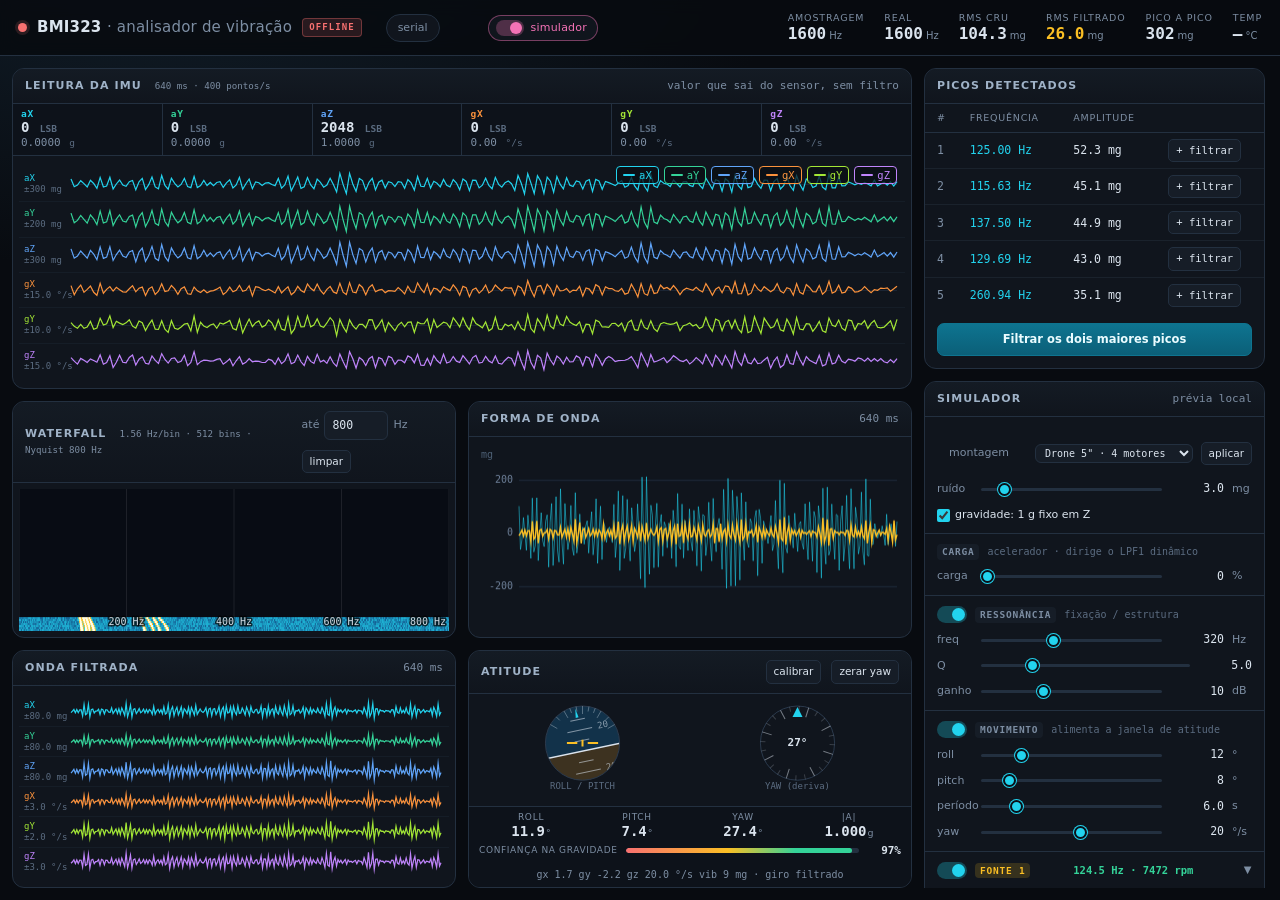
==== data/index.html @ 2c05b781 "Janela de leitura no cursor do gráfico de tendência A linha do instante dizia onde, mas não o quê. A" ====
<!DOCTYPE html>
<html lang="pt-BR">
<head>
<meta charset="utf-8">
<meta name="viewport" content="width=device-width,initial-scale=1">
<title>BMI323 · Analisador de Vibração</title>
<meta name="theme-color" content="#080b10">
<!-- Espectro com um pico dominante, embutido como data URI: sem arquivo extra
     no LittleFS e sem uma segunda requisicao para a placa servir. -->
<link rel="icon" href="data:image/svg+xml,<svg%20xmlns=%22http://www.w3.org/2000/svg%22%20viewBox=%220%200%2016%2016%22><rect%20width=%2216%22%20height=%2216%22%20rx=%223.5%22%20fill=%22%230d121a%22/><g%20fill=%22%2322d3ee%22><rect%20x=%222.2%22%20y=%229.2%22%20width=%222.1%22%20height=%224.8%22%20rx=%22.7%22/><rect%20x=%225.4%22%20y=%227%22%20width=%222.1%22%20height=%227%22%20rx=%22.7%22/><rect%20x=%2211.7%22%20y=%228%22%20width=%222.1%22%20height=%226%22%20rx=%22.7%22/></g><rect%20x=%228.6%22%20y=%222%22%20width=%222.1%22%20height=%2212%22%20rx=%22.7%22%20fill=%22%23fbbf24%22/></svg>">
<link rel="stylesheet" href="style.css?v=12">
</head>
<body>

<header class="bar">
  <div class="brand">
    <span class="dot" id="link-dot"></span>
    <h1>BMI323 <span>· analisador de vibração</span></h1>
    <span class="mode" id="mode-badge" hidden></span>
  </div>

  <button class="topbtn" id="bt-serial"
          title="lê a placa pela USB, sem depender da rede (Chrome/Edge, via localhost)">serial</button>
  <span class="topmsg" id="serial-msg"></span>

  <label class="topsw" id="sim-toggle" title="troca o sensor por vibração sintética">
    <input type="checkbox" id="sim-on"><span></span><em>simulador</em>
  </label>
  <div class="metrics">
    <div class="metric"><label>amostragem</label><b id="m-fs">—</b><i>Hz</i></div>
    <div class="metric"><label>real</label><b id="m-meas">—</b><i>Hz</i></div>
    <div class="metric"><label>RMS cru</label><b id="m-rms">—</b><i>mg</i></div>
    <div class="metric hl"><label>RMS filtrado</label><b id="m-rmsf">—</b><i>mg</i></div>
    <div class="metric"><label>pico a pico</label><b id="m-pkpk">—</b><i>mg</i></div>
    <div class="metric"><label>temp</label><b id="m-temp">—</b><i>°C</i></div>
  </div>
</header>

<main>
  <section class="charts">

    <div class="logbar" id="logbar" hidden>
      <span class="tag alt">LOG</span>
      <span class="lgname" id="log-name">—</span>
      <input type="range" id="log-pos" min="0" max="0" step="1" value="0"
             aria-label="instante do log">
      <output class="lgt" id="log-t">—</output>
      <button class="mini" id="bt-log-close">voltar ao vivo</button>
      <span class="lghint">arraste no gráfico, ou ← →</span>
    </div>

    <div class="panel">
      <div class="panel-head">
        <h2 id="raw-title">Leitura da IMU <small id="raw-span"></small></h2>
        <div class="tools"><span class="hint" id="raw-hint">valor que sai do sensor, sem filtro</span></div>
      </div>
      <div class="axes" id="axes-row"></div>
      <div class="canvas-wrap"><canvas id="cv-raw"></canvas>
        <div class="legend" id="legend"></div>
      </div>
    </div>

    <div class="row2">
      <div class="panel">
        <div class="panel-head"><h2>Waterfall <small id="res-note"></small></h2>
          <div class="tools">
            <label class="inline">até <input type="number" id="in-fmax" min="10" step="10" value="800"> Hz</label>
            <button class="mini" id="bt-wf-clear">limpar</button>
          </div>
        </div>
        <div class="canvas-wrap"><canvas id="cv-wf"></canvas></div>
      </div>

      <div class="panel">
        <div class="panel-head"><h2>Forma de onda</h2>
          <div class="tools"><span class="hint" id="scope-span"></span></div>
        </div>
        <div class="canvas-wrap"><canvas id="cv-scope"></canvas></div>
      </div>

    </div>

    <div class="row2">
      <div class="panel" id="p-fscope">
        <div class="panel-head"><h2>Onda filtrada</h2>
          <div class="tools"><span class="hint" id="fscope-span"></span></div>
        </div>
        <div class="canvas-wrap"><canvas id="cv-fscope"></canvas></div>
      </div>

      <div class="panel" id="p-att">
        <div class="panel-head"><h2>Atitude</h2>
          <div class="tools">
            <button class="mini" id="bt-att-cal" title="deixe parado durante 1 s">calibrar</button>
            <button class="mini" id="bt-att-zero">zerar yaw</button>
          </div>
        </div>
        <div class="canvas-wrap"><canvas id="cv-att"></canvas></div>
        <div class="att-read">
          <div><label>roll</label><b id="a-roll">—</b><i>°</i></div>
          <div><label>pitch</label><b id="a-pitch">—</b><i>°</i></div>
          <div><label>yaw</label><b id="a-yaw">—</b><i>°</i></div>
          <div><label>|a|</label><b id="a-g">—</b><i>g</i></div>
        </div>
        <div class="trust-row">
          <label>confiança na gravidade</label>
          <div class="tbar"><span id="a-trustbar"></span></div>
          <b id="a-trust">—</b>
        </div>
        <div class="att-rates" id="a-rates">—</div>
      </div>
    </div>

  </section>

  <aside class="side">

    <div class="panel" id="p-peaks">
      <div class="panel-head"><h2>Picos detectados</h2></div>
      <div class="peaks-wrap">
        <table class="peaks">
          <thead><tr><th>#</th><th>frequência</th><th>amplitude</th><th></th></tr></thead>
          <tbody id="peak-rows"><tr class="empty"><td colspan="4">aguardando sinal…</td></tr></tbody>
        </table>
      </div>
      <button class="wide primary" id="bt-auto">Filtrar os dois maiores picos</button>
    </div>

    <div class="panel" id="p-sim">
      <div class="panel-head"><h2>Simulador</h2>
        <div class="tools">
          <span class="hint" id="sim-note"></span>
        </div>
      </div>

      <div class="fgroup">
        <div class="ctl"><span class="wide">montagem</span>
          <select class="tsel grow" id="sim-preset">
            <option value="drone5">Drone 5" · 4 motores</option>
            <option value="drone7">Drone 7" · 4 motores</option>
            <option value="motor4p">Motor elétrico · 4 polos / 60 Hz</option>
            <option value="fan">Ventilador axial · 5 pás</option>
            <option value="pump">Bomba / compressor</option>
            <option value="unbal">Desbalanceamento simples</option>
            <option value="sweep">Varredura · motor acelerando</option>
            <option value="custom">Personalizado</option>
          </select>
          <button class="mini" id="sim-apply">aplicar</button>
        </div>
        <div class="ctl"><span>ruído</span><input type="range" id="sim-noise" min="0" max="30" step="0.5"><output id="o-simnoise"></output><i>mg</i></div>
        <label class="chk pad"><input type="checkbox" id="sim-grav"><span>gravidade: 1 g fixo em Z</span></label>
      </div>

      <div class="fgroup" id="g-load">
        <div class="nlabel"><span class="tag">CARGA</span><em>acelerador · dirige o LPF1 dinâmico</em></div>
        <div class="ctl"><span>carga</span><input type="range" id="f-load" min="0" max="100" step="1"><output id="o-load"></output><i>%</i></div>
      </div>

      <div class="fgroup" id="g-simres">
        <label class="sw nlabel"><input type="checkbox" id="sim-reson"><span></span>
          <span class="tag">RESSONÂNCIA</span><em>fixação / estrutura</em></label>
        <div class="ctl"><span>freq</span><input type="range" id="sim-resf" min="10" max="800" step="5"><output id="o-simresf"></output><i>Hz</i></div>
        <div class="ctl"><span>Q</span><input type="range" id="sim-resq" min="0.5" max="20" step="0.5"><output id="o-simresq"></output></div>
        <div class="ctl"><span>ganho</span><input type="range" id="sim-resg" min="0" max="30" step="1"><output id="o-simresg"></output><i>dB</i></div>
      </div>

      <div class="fgroup" id="g-simatt">
        <label class="sw nlabel"><input type="checkbox" id="sim-att"><span></span>
          <span class="tag">MOVIMENTO</span><em>alimenta a janela de atitude</em></label>
        <div class="ctl"><span>roll</span><input type="range" id="sim-roll" min="0" max="60" step="1"><output id="o-simroll"></output><i>°</i></div>
        <div class="ctl"><span>pitch</span><input type="range" id="sim-pitch" min="0" max="60" step="1"><output id="o-simpitch"></output><i>°</i></div>
        <div class="ctl"><span>período</span><input type="range" id="sim-attp" min="1" max="30" step="0.5"><output id="o-simattp"></output><i>s</i></div>
        <div class="ctl"><span>yaw</span><input type="range" id="sim-yaw" min="-180" max="180" step="5"><output id="o-simyaw"></output><i>°/s</i></div>
      </div>

      <div id="sim-sources"></div>
    </div>

    <div class="panel" id="p-filters">
      <div class="panel-head"><h2>Filtros <small>cadeia Betaflight</small></h2>
        <div class="tools"><button class="mini" id="bt-clear-filters">zerar</button></div>
      </div>

      <div class="fgroup" id="g-targets">
        <div class="nlabel"><span class="tag alt">OSCILAÇÕES</span>
          <em>diga a frequência; a cadeia se monta sozinha</em></div>
        <div class="chipbox" id="tg-box">
          <input type="text" id="tg-in" inputmode="decimal" autocomplete="off"
                 placeholder="118,4   ou 118 236 354   ou clique num pico">
        </div>
        <div class="ctl tgopts">
          <span>largura</span>
          <span class="seg" id="tg-width" role="group" aria-label="largura dos filtros novos">
            <button type="button" data-q="5">estreita</button>
            <button type="button" data-q="3" aria-pressed="true">média</button>
            <button type="button" data-q="1.5">larga</button>
          </span>
          <label class="chk"><input type="checkbox" id="tg-drift"><span>varia</span></label>
        </div>
        <div class="tracking" id="tg-plan">—</div>
      </div>

      <div class="fgroup" id="g-mult">
        <div class="nlabel"><span class="tag alt">INTENSIDADE</span><em>menos ou mais filtro na cadeia toda</em></div>
        <div class="ctl"><span>×</span><input type="range" id="f-mult" min="25" max="200" step="5" aria-label="intensidade do filtro"><output id="o-mult"></output><i>%</i></div>
        <div class="ends"><span>menos filtro</span><span>mais filtro</span></div>
      </div>

      <div class="cost" title="atraso de grupo em DC da cadeia, sem o DC-block">
        <span><b id="o-cost-cut">—</b><i>Hz corte</i></span>
        <span><b id="o-cost-del">—</b><i>ms atraso</i></span>
        <span><b id="o-cost-n">—</b><i>cortes</i></span>
      </div>

      <div class="chain" role="tablist" aria-label="estágios da cadeia; escolha qual ajustar">
        <button type="button" class="st extra" id="st-dc" role="tab" aria-controls="g-dc"
                title="tira o nível constante do sinal">DC</button><span class="ar">›</span>
        <button type="button" class="st" id="st-lpf2" role="tab" aria-controls="g-lpf2"
                title="suavização de entrada">LPF2</button><span class="ar">›</span>
        <button type="button" class="st" id="st-rpm" role="tab" aria-controls="g-rpm"
                title="família harmônica do motor">RPM</button><span class="ar">›</span>
        <button type="button" class="st" id="st-n1" role="tab" aria-controls="g-n1"
                title="corte fixo 1">N1</button><span class="ar">›</span>
        <button type="button" class="st" id="st-n2" role="tab" aria-controls="g-n2"
                title="corte fixo 2">N2</button><span class="ar">›</span>
        <button type="button" class="st" id="st-lpf1" role="tab" aria-controls="g-lpf1"
                title="suavização de saída">LPF1</button><span class="ar">›</span>
        <button type="button" class="st" id="st-dyn" role="tab" aria-controls="g-dyn"
                title="cortes que perseguem a frequência">DYN</button>
      </div>

      <div class="tracking note" id="tg-owned" hidden>Este estágio é montado pela lista de OSCILAÇÕES. Editar aqui vale até a próxima mudança na lista — ela sobrescreve o que você mexer.</div>
        <div class="fgroup fstage" id="g-lpf1" role="tabpanel" aria-labelledby="st-lpf1" hidden>
          <div class="nlabel"><span class="tag">LPF 1</span>
            <select class="tsel" id="f-lpf1t"><option value="0">PT1</option><option value="1">BIQUAD</option><option value="2">PT2</option><option value="3">PT3</option></select>
            <label class="chk"><input type="checkbox" id="f-lpf1dyn"><span>dinâmico</span></label></div>
          <div class="ctl" id="ctl-l1s"><span>corte</span><input type="range" id="f-lpf1f" min="0" max="800" step="5"><output id="o-lpf1f"></output><i>Hz</i></div>
          <div class="dynbox" id="box-l1d">
            <div class="ctl"><span>mín</span><input type="range" id="f-l1dmin" min="0" max="800" step="5"><output id="o-l1dmin"></output><i>Hz</i></div>
            <div class="ctl"><span>máx</span><input type="range" id="f-l1dmax" min="0" max="800" step="5"><output id="o-l1dmax"></output><i>Hz</i></div>
            <div class="ctl"><span>expo</span><input type="range" id="f-l1dexp" min="0" max="10" step="1"><output id="o-l1dexp"></output></div>
            <div class="tracking" id="l1-track">—</div>
          </div>
        </div>
        <div class="fgroup fstage" id="g-lpf2" role="tabpanel" aria-labelledby="st-lpf2" hidden>
          <div class="nlabel"><span class="tag">LPF 2</span>
            <select class="tsel" id="f-lpf2t"><option value="0">PT1</option><option value="1">BIQUAD</option><option value="2">PT2</option><option value="3">PT3</option></select>
            <em>gyro_lpf2</em></div>
          <div class="ctl"><span>corte</span><input type="range" id="f-lpf2f" min="0" max="800" step="5"><output id="o-lpf2f"></output><i>Hz</i></div>
        </div>
        <div class="fgroup fstage" id="g-dc" role="tabpanel" aria-labelledby="st-dc" hidden>
          <label class="sw nlabel"><input type="checkbox" id="f-dc"><span></span>
            <span class="tag alt">DC-BLOCK</span><em>fora do Betaflight</em></label>
          <div class="ctl"><span>corte</span><input type="range" id="f-dcf" min="0.5" max="20" step="0.5"><output id="o-dcf"></output><i>Hz</i></div>
        </div>
        <div class="fgroup fstage" id="g-rpm" role="tabpanel" aria-labelledby="st-rpm" hidden>
          <div class="nlabel"><span class="tag">RPM</span>
            <select class="tsel wide3" id="f-rpmsrc"><option value="0">off</option><option value="1">manual</option><option value="2">auto (pico)</option></select>
            <em>rpm_filter</em></div>
          <div class="ctl" id="ctl-rpmbase"><span>base</span><input type="range" id="f-rpmbase" min="5" max="800" step="0.1"><output id="o-rpmbase"></output><i>Hz</i></div>
          <div class="ctl"><span class="wide">harmônicas</span>
            <select class="tsel" id="f-rpmharm"><option value="0">0</option><option value="1">1</option><option value="2">2</option><option value="3">3</option></select>
            <span style="width:auto">Q</span><input type="number" id="f-rpmq" min="250" max="3000" step="50"><b class="q" id="o-rpmq"></b>
          </div>
          <div class="ctl"><span>mín</span><input type="range" id="f-rpmmin" min="5" max="200" step="5"><output id="o-rpmmin"></output><i>Hz</i></div>
          <div class="ctl"><span>fade</span><input type="range" id="f-rpmfade" min="0" max="300" step="5"><output id="o-rpmfade"></output><i>Hz</i></div>
          <div class="ctl" title="rpm_filter_lpf_hz - suaviza a fundamental antes de mexer nos notches; 0 desliga"><span>suav.</span><input type="range" id="f-rpmlpf" min="0" max="500" step="5"><output id="o-rpmlpf"></output><i>Hz</i></div>
          <div class="ctl"><span>peso</span>
            <input type="range" id="f-rpmw0" min="0" max="100" step="5" title="1ª harmônica">
            <input type="range" id="f-rpmw1" min="0" max="100" step="5" title="2ª harmônica">
            <input type="range" id="f-rpmw2" min="0" max="100" step="5" title="3ª harmônica">
            <output id="o-rpmw" data-noedit></output>
          </div>
          <div class="tracking" id="rpm-track">—</div>
        </div>
        <div class="fgroup fstage" id="g-n1" role="tabpanel" aria-labelledby="st-n1" hidden>
          <div class="nlabel"><span class="tag">NOTCH 1</span><em>gyro_notch1</em><b class="q" id="o-q1"></b></div>
          <div class="ctl"><span>centro</span><input type="range" id="f-n1h" min="0" max="800" step="0.1"><output id="o-n1h"></output><i>Hz</i></div>
          <div class="ctl"><span>corte</span><input type="range" id="f-n1c" min="0" max="800" step="0.1"><output id="o-n1c"></output><i>Hz</i></div>
        </div>
        <div class="fgroup fstage" id="g-n2" role="tabpanel" aria-labelledby="st-n2" hidden>
          <div class="nlabel"><span class="tag">NOTCH 2</span><em>gyro_notch2</em><b class="q" id="o-q2"></b></div>
          <div class="ctl"><span>centro</span><input type="range" id="f-n2h" min="0" max="800" step="0.1"><output id="o-n2h"></output><i>Hz</i></div>
          <div class="ctl"><span>corte</span><input type="range" id="f-n2c" min="0" max="800" step="0.1"><output id="o-n2c"></output><i>Hz</i></div>
        </div>
        <div class="fgroup fstage" id="g-dyn" role="tabpanel" aria-labelledby="st-dyn" hidden>
          <div class="nlabel"><span class="tag">NOTCH DINÂMICO</span><em>SDFT · dyn_notch</em></div>
          <div class="ctl"><span>qtd</span>
            <select class="tsel wide2" id="f-dnc"><option value="0">off</option><option value="1">1</option><option value="2">2</option><option value="3">3</option></select>
            <span style="width:auto">Q</span><input type="number" id="f-dnq" min="1" max="1000" step="10"><b class="q" id="o-dnq"></b>
          </div>
          <div class="ctl"><span>mín</span><input type="range" id="f-dnmin" min="20" max="250" step="5"><output id="o-dnmin"></output><i>Hz</i></div>
          <div class="ctl"><span>máx</span><input type="range" id="f-dnmax" min="100" max="1000" step="10"><output id="o-dnmax"></output><i>Hz</i></div>
          <div class="tracking" id="dyn-track">—</div>
        </div>
    </div>

    <div class="panel" id="p-acq">
      <div class="panel-head"><h2>Aquisição</h2></div>
      <div class="grid2">
        <label>Eixo
          <select id="s-axis"><option value="0">acel X</option><option value="1">acel Y</option><option value="2">acel Z</option><option value="3">giro X</option><option value="4">giro Y</option><option value="5">giro Z</option><option value="6">módulo acel</option></select>
        </label>
        <label>ODR
          <select id="s-odr">
            <option value="100">100 Hz</option><option value="200">200 Hz</option>
            <option value="400">400 Hz</option><option value="800">800 Hz</option>
            <option value="1600">1.6 kHz</option><option value="3200">3.2 kHz</option>
            <option value="6400">6.4 kHz</option>
          </select>
        </label>
        <label>Fundo de escala
          <select id="s-range"><option value="2">±2 g</option><option value="4">±4 g</option><option value="8">±8 g</option><option value="16">±16 g</option></select>
        </label>
        <label>Média HW
          <select id="s-avg"><option value="0">off</option><option value="1">2×</option><option value="2">4×</option><option value="3">8×</option><option value="4">16×</option></select>
        </label>
        <label>Largura de banda
          <select id="s-bw"><option value="0">ODR/2</option><option value="1">ODR/4</option></select>
        </label>
        <label>Giroscópio
          <select id="s-gyro"><option value="1">ligado</option><option value="0">desligado</option></select>
        </label>
        <label>Fundo de escala giro
          <select id="s-gyrrange"><option value="125">±125 °/s</option><option value="250">±250 °/s</option><option value="500">±500 °/s</option><option value="1000">±1000 °/s</option><option value="2000">±2000 °/s</option></select>
        </label>
        <label>FFT
          <select id="s-fft"><option value="256">256</option><option value="512">512</option><option value="1024">1024</option></select>
        </label>
        <label>Janela
          <select id="s-win"><option value="0">retangular</option><option value="1">Hann</option><option value="2">Hamming</option><option value="3">Blackman</option><option value="4">flat-top</option></select>
        </label>
        <label title="de onde vem o sinal que alimenta pitch/roll/yaw">Fonte da atitude
          <select id="s-attsrc">
            <option value="0">cru</option>
            <option value="1">giro filtrado</option>
            <option value="2">tudo filtrado</option>
          </select>
        </label>
        <label title="corte do passa-baixa que isola a gravidade da vibração">LPF gravidade
          <input type="number" id="s-attlpf" min="0.2" max="40" step="0.5">
        </label>
        <label title="ganho do filtro complementar: maior = segue o acelerômetro mais rápido">Resposta (kp)
          <input type="number" id="s-attkp" min="0.05" max="10" step="0.05">
        </label>
        <label>Suavização
          <select id="s-alpha"><option value="1">nenhuma</option><option value="0.6">leve</option><option value="0.35">média</option><option value="0.15">forte</option><option value="0.07">máxima</option></select>
        </label>
      </div>
    </div>

    <div class="panel" id="p-export">
      <div class="panel-head"><h2>Exportar</h2></div>
      <div class="btns">
        <a class="btn" id="bt-csv" href="api/csv" download>Baixar CSV</a>
        <button class="btn" id="bt-code">Código C</button>
        <button class="btn" id="bt-save">Salvar na flash</button>
      </div>
      <div class="ctl logdur">
        <span class="wide">janela</span>
        <select class="tsel wide3" id="log-dur">
          <option value="10">10 s</option>
          <option value="30" selected>30 s</option>
          <option value="60">1 min</option>
          <option value="300">5 min</option>
          <option value="0">até eu parar</option>
        </select>
      </div>
      <div class="btns">
        <button class="btn" id="bt-log-rec">Iniciar log</button>
        <button class="btn" id="bt-log-save" disabled>Salvar log</button>
        <button class="btn" id="bt-log-open">Abrir log</button>
        <input type="file" id="log-file" accept=".json,application/json" hidden>
      </div>
      <p class="hint" id="log-stat">nenhum log gravado</p>
      <pre id="code-out" hidden></pre>
    </div>

    <p class="foot">heap <span id="m-heap">—</span> · frames descartados <span id="m-drop">0</span></p>
  </aside>
</main>

<script src="app.js?v=12"></script>
</body>
</html>
---- data/style.css ----
:root{
  --bg:#080b10; --panel:#10151d; --panel2:#161d27; --line:#233040;
  --txt:#dbe4ee; --dim:#7d8ea3; --raw:#22d3ee; --filt:#fbbf24; --resp:#f472b6;
  --ok:#34d399; --bad:#f87171;
  --mono:ui-monospace,"SF Mono",Menlo,Consolas,monospace;
}
*{box-sizing:border-box}
/* .panel usa display:flex, que venceria o [hidden] da folha do navegador */
[hidden]{display:none!important}
html,body{margin:0;height:100%}
/* modo aplicacao: a pagina ocupa a viewport inteira e cada coluna rola sozinha */
body{
  background:
    radial-gradient(1100px 600px at 12% -10%,#12202c 0%,transparent 60%),
    var(--bg);
  color:var(--txt);
  font:13px/1.45 system-ui,-apple-system,"Segoe UI",Roboto,sans-serif;
  -webkit-font-smoothing:antialiased;
  display:flex;flex-direction:column;overflow:hidden;
}

/* ---------------------------------------------------------------- topo */
.bar{
  flex:none;
  display:flex;align-items:center;gap:24px;flex-wrap:wrap;
  padding:12px 18px;border-bottom:1px solid var(--line);
  background:rgba(8,11,16,.86);backdrop-filter:blur(8px);
  position:sticky;top:0;z-index:20;
}
.brand{display:flex;align-items:center;gap:10px}
.brand h1{font-size:15px;font-weight:650;margin:0;letter-spacing:.2px}
.brand h1 span{color:var(--dim);font-weight:400}
.dot{width:9px;height:9px;border-radius:50%;background:var(--bad);box-shadow:0 0 0 3px rgba(248,113,113,.15)}
.dot.on{background:var(--ok);box-shadow:0 0 0 3px rgba(52,211,153,.15)}
.mode{font:600 9px/1 var(--mono);letter-spacing:.12em;padding:4px 6px;border-radius:4px;
  background:rgba(244,114,182,.15);color:var(--resp);border:1px solid rgba(244,114,182,.35)}
.mode.off{background:rgba(248,113,113,.14);color:var(--bad);border-color:rgba(248,113,113,.35)}
.mode.ser{background:rgba(52,211,153,.14);color:var(--ok);border-color:rgba(52,211,153,.35)}

/* botao do enlace serial na barra de status */
.topbtn{flex:none;font-size:11px;color:var(--dim);padding:5px 11px;border-radius:20px;
  border:1px solid var(--line);background:var(--panel);cursor:pointer;
  transition:color .12s,border-color .12s}
.topbtn:hover{color:var(--txt);border-color:#3a4c62;background:var(--panel)}
.topbtn.on{color:var(--ok);border-color:rgba(52,211,153,.45)}
.topbtn.err{color:var(--bad);border-color:rgba(248,113,113,.45)}
.topmsg{flex:none;max-width:340px;font:10.5px/1.3 var(--mono);color:var(--dim)}
.topmsg.err{color:var(--bad)}
.topmsg.ok{color:var(--ok)}

/* interruptor do simulador na barra de status */
.topsw{display:flex;align-items:center;gap:7px;flex:none;cursor:pointer;user-select:none;
  font-size:11px;color:var(--dim);padding:4px 10px 4px 7px;border-radius:20px;
  border:1px solid var(--line);background:var(--panel);transition:color .12s,border-color .12s}
.topsw input{display:none}
.topsw>input+span{width:28px;height:16px;border-radius:8px;background:var(--line);
  position:relative;transition:background .15s;flex:none}
.topsw>input+span::after{content:"";position:absolute;top:2px;left:2px;width:12px;height:12px;
  border-radius:50%;background:#8397ac;transition:transform .15s,background .15s}
.topsw>input:checked+span{background:rgba(244,114,182,.28)}
.topsw>input:checked+span::after{transform:translateX(12px);background:var(--resp)}
.topsw em{font-style:normal;letter-spacing:.02em}
.topsw.on{color:var(--resp);border-color:rgba(244,114,182,.45)}

.metrics{display:flex;gap:20px;flex-wrap:wrap;margin-left:auto}
.metric{line-height:1.25}
.metric label{display:block;font-size:9.5px;text-transform:uppercase;letter-spacing:.09em;color:var(--dim)}
.metric b{font:600 16px/1.2 var(--mono);font-variant-numeric:tabular-nums}
.metric i{font-style:normal;font-size:10px;color:var(--dim);margin-left:3px}
.metric.hl b{color:var(--filt)}

/* -------------------------------------------------------------- layout */
main{
  flex:1;min-height:0;
  display:grid;grid-template-columns:minmax(0,1fr) 344px;
  gap:12px;padding:12px;
}
.charts{display:grid;grid-template-rows:1.35fr 1fr 1fr;gap:12px;min-height:0;min-width:0}
.row2{display:grid;grid-template-columns:1fr 1fr;gap:12px;min-height:0;min-width:0}
.side{
  display:flex;flex-direction:column;gap:12px;
  min-height:0;overflow-y:auto;overscroll-behavior:contain;padding-right:3px;
}
.side>.panel{flex:none}
.side::-webkit-scrollbar{width:9px}
.side::-webkit-scrollbar-track{background:transparent}
.side::-webkit-scrollbar-thumb{background:#243141;border-radius:5px;border:2px solid var(--bg)}
.side::-webkit-scrollbar-thumb:hover{background:#31435a}

/* telas largas: a barra lateral vira duas colunas, o que corta a rolagem
   pela metade (nao elimina: o conteudo somado passa de 1600px) */
@media(min-width:1600px){
  main{grid-template-columns:minmax(0,1fr) 690px}
  /* Duas colunas com posicao fixa. O Simulador, que e o painel mais alto,
     ocupa a coluna 2 ao lado de Picos + Filtros, o que equilibra as duas
     sem deixar nenhum painel fora do alcance. */
  .side{display:grid;grid-template-columns:1fr 1fr;grid-auto-rows:min-content;
        align-content:start;padding-right:3px}
  #p-peaks  {grid-column:1;grid-row:1}
  #p-filters{grid-column:1;grid-row:2}
  #p-export {grid-column:1;grid-row:3;align-self:start}
  .foot     {grid-column:1;grid-row:4}
  #p-sim    {grid-column:2;grid-row:1/span 2;align-self:start}
  #p-acq    {grid-column:2;grid-row:3;align-self:start}
  /* sem o simulador sobra espaco: Filtros ocupa a coluna 2 */
  .side.no-sim #p-filters{grid-column:2;grid-row:1/span 3}
  .side.no-sim #p-peaks  {grid-column:1;grid-row:1}
  .side.no-sim #p-acq    {grid-column:1;grid-row:2;align-self:start}
  .side.no-sim #p-export {grid-column:1;grid-row:3}
  .side.no-sim .foot     {grid-column:1;grid-row:4}
}

/* tablet e celular: volta ao fluxo normal, tudo empilhado */
@media(max-width:980px){
  body{display:block;overflow:auto;height:auto}
  main{display:block;padding:10px}
  .charts,.row2,.side{display:block}
  main>*>.panel,.side>.panel{margin-bottom:10px}
  .row2>.panel:last-child{margin-bottom:0}
}

@media(max-width:700px){
  .legend{max-width:calc(100% - 16px);gap:2px}
  .legend .k{padding:2px 3px;font-size:8.5px;gap:2px;white-space:nowrap}
  .legend .k::before{width:7px}
  /* linha de pesos do RPM e a mais apertada da pagina em telas estreitas */
  #f-rpmw0,#f-rpmw1,#f-rpmw2{max-width:none}
  #o-rpmw{width:72px;font-size:10px}
  .bar{gap:10px;padding:10px 12px}
  .brand{width:100%}
  .metrics{width:100%;margin-left:0;display:grid;grid-template-columns:repeat(3,1fr);gap:8px 12px}
  .metric b{font-size:14px}
  .panel-head{flex-wrap:wrap;row-gap:6px}
  .tools{margin-left:0}
  main{padding:8px}
  .grid2{gap:8px;padding:10px}
}

.panel{background:var(--panel);border:1px solid var(--line);border-radius:12px;overflow:hidden;
  display:flex;flex-direction:column;min-height:0}
.panel-head{flex:none;display:flex;align-items:center;gap:12px;padding:9px 12px;border-bottom:1px solid var(--line);background:linear-gradient(#141b24,#10151d)}
.panel-head h2{margin:0;font-size:11px;font-weight:600;text-transform:uppercase;letter-spacing:.1em;color:#9fb2c7}
.panel-head small{color:var(--dim);text-transform:none;letter-spacing:0;font-weight:400;margin-left:8px;font-family:var(--mono)}
.tools{margin-left:auto;display:flex;align-items:center;gap:10px;flex-wrap:wrap}
.sep{width:1px;height:16px;background:var(--line)}
.hint{color:var(--dim);font-family:var(--mono);font-size:11px}

/* ------------------------------------------------- leitura dos 6 eixos */
.axes{flex:none;display:grid;grid-template-columns:repeat(6,1fr);gap:1px;
  background:var(--line);border-bottom:1px solid var(--line)}
.ax{background:#0d121a;padding:5px 8px;line-height:1.35;min-width:0}
.ax b{display:block;font:600 9.5px/1 var(--mono);letter-spacing:.08em;color:var(--c)}
.ax .v{display:block;font:600 14px/1.25 var(--mono);font-variant-numeric:tabular-nums;
  color:var(--txt);white-space:nowrap;overflow:hidden;text-overflow:ellipsis}
.ax .dc{display:block;font:11px/1.25 var(--mono);font-variant-numeric:tabular-nums;
  color:var(--dim);white-space:nowrap}
.ax i{font-style:normal;font-size:9.5px;color:#5b6c81;margin-left:2px}
.ax.off{opacity:.5}
@media(max-width:980px){
  .axes{grid-template-columns:repeat(3,1fr)}
}
@media(max-width:560px){
  .axes{grid-template-columns:repeat(2,1fr)}
}

/* --------------------------------------------------------------- canvas */
.canvas-wrap{position:relative;flex:1;min-height:120px;padding:6px}
/* atitude: instrumentos + 3 linhas de leitura no mesmo painel */
#p-att .canvas-wrap{min-height:72px}
#p-att{overflow-y:auto}
@media(max-width:980px){
  .canvas-wrap{flex:none;height:200px}
}
canvas{width:100%;height:100%;display:block}
.legend{position:absolute;top:10px;right:14px;display:flex;gap:5px;flex-wrap:wrap;
  justify-content:flex-end;max-width:70%}
.k{display:flex;align-items:center;gap:4px;font:10.5px/1 var(--mono);cursor:pointer;
  user-select:none;padding:3px 6px;border-radius:4px;background:rgba(10,14,20,.72);
  border:1px solid var(--line);color:var(--dim);transition:color .12s,border-color .12s}
.k::before{content:"";width:12px;height:2.5px;border-radius:2px;background:currentColor;opacity:.35}
.k.on{color:var(--c);border-color:var(--c)}
.k.on::before{opacity:1}
.k.fixed{cursor:default}

/* ------------------------------------------------------------ controles */
.chk{display:flex;align-items:center;gap:5px;font-size:11px;color:var(--dim);cursor:pointer;user-select:none}
.chk input{accent-color:var(--raw);margin:0}
.chk input:checked+span{color:var(--txt)}
.inline{display:flex;align-items:center;gap:5px;font-size:11px;color:var(--dim)}
.inline input{width:64px}

input[type=number],select{
  background:var(--panel2);color:var(--txt);border:1px solid var(--line);
  border-radius:6px;padding:5px 7px;font:inherit;font-family:var(--mono);font-size:11.5px;
}
select{width:100%;cursor:pointer}
input[type=number]:focus,select:focus{outline:1px solid var(--raw);border-color:var(--raw)}

input[type=range]{
  -webkit-appearance:none;appearance:none;height:3px;border-radius:3px;
  background:var(--line);flex:1;min-width:0;max-width:340px;cursor:pointer;
}
input[type=range]::-webkit-slider-thumb{
  -webkit-appearance:none;width:13px;height:13px;border-radius:50%;
  background:var(--raw);border:2px solid #0b1119;box-shadow:0 0 0 1px var(--raw);
}
input[type=range]::-moz-range-thumb{width:11px;height:11px;border-radius:50%;background:var(--raw);border:2px solid #0b1119}

.grid2{display:grid;grid-template-columns:1fr 1fr;gap:9px;padding:12px}
.grid2 label{display:flex;flex-direction:column;gap:4px;font-size:10px;text-transform:uppercase;letter-spacing:.07em;color:var(--dim)}

.fgroup{padding:10px 12px;border-bottom:1px solid var(--line)}
.fgroup:last-child{border-bottom:0}
.sw{display:flex;align-items:center;gap:9px;font-size:12px;font-weight:500;cursor:pointer;user-select:none}
.sw input{display:none}
/* so o span imediatamente apos o input e o interruptor; os demais sao rotulos */
.sw>input+span{width:30px;height:17px;border-radius:9px;background:var(--line);position:relative;transition:background .15s;flex:none}
.sw>input+span::after{content:"";position:absolute;top:2px;left:2px;width:13px;height:13px;border-radius:50%;background:#8397ac;transition:transform .15s,background .15s}
.sw>input:checked+span{background:rgba(34,211,238,.28)}
.sw>input:checked+span::after{transform:translateX(13px);background:var(--raw)}
.ctl{display:flex;align-items:center;gap:8px;margin-top:8px;font-size:11px;color:var(--dim)}
.ctl>span{width:34px;flex:none}
.ctl output{font-family:var(--mono);color:var(--txt);width:52px;text-align:right;font-size:11.5px;flex:none}
#o-rpmw{width:80px;font-size:10.5px}
/* os tres pesos dividem a mesma largura util das demais linhas de controle */
#f-rpmw0,#f-rpmw1,#f-rpmw2{max-width:107px}
.ctl i{font-style:normal;width:20px;color:var(--dim)}
.fgroup.off .ctl{opacity:.35;pointer-events:none}

.nlabel{display:flex;align-items:center;gap:8px;font-size:12px}
.nlabel .tag{font:600 9.5px/1 var(--mono);letter-spacing:.08em;padding:3px 5px;border-radius:4px;background:var(--panel2);color:var(--dim);white-space:nowrap}
.nlabel .tag.alt{background:rgba(244,114,182,.14);color:var(--resp)}
.nlabel em{font-style:normal;font-size:10px;color:#5b6c81;font-family:var(--mono)}
.nlabel .q{margin-left:auto;font:600 10.5px/1 var(--mono);color:var(--dim)}
.fgroup.on .tag{background:rgba(251,191,36,.16);color:var(--filt)}
.tsel{width:auto;padding:2px 5px;font-size:10px}
.tsel.wide2{width:62px}
.tsel.wide3{width:84px}
.tsel.grow{flex:1;width:auto;min-width:0}
.chk.pad{margin-top:9px}

/* --------------------------------------------------------------- fontes */
.src .nlabel{cursor:pointer}
.src .more{display:none}
.src.open .more{display:block}
.src .chev{margin-left:auto;color:var(--dim);font-size:10px;transition:transform .15s}
.src.open .chev{transform:rotate(90deg)}
.src .live{font:600 10.5px/1 var(--mono);color:var(--ok);margin-left:auto;margin-right:8px}
.src .rpm{width:66px;flex:none;padding:3px 5px;font-size:10.5px}
.ctl .unit{font-style:normal;color:var(--dim);width:auto;flex:none;font-size:10px}
.ctl>span.wide{width:66px}
.ctl input[type=number]{width:62px;flex:none}
.dynbox{display:none;margin-top:2px;padding-top:4px;border-top:1px dashed var(--line)}
.fgroup.dyn .dynbox{display:block}
.fgroup.dyn #ctl-l1s{display:none}

/* diagrama da cadeia */
/* lista de oscilacoes: a entrada principal do painel de filtros */
.chipbox{display:flex;flex-wrap:wrap;gap:6px;align-items:center;margin-top:9px;
  border:1px solid var(--line);border-radius:8px;background:var(--bg);padding:6px}
.chipbox:focus-within{border-color:#3a4c62}
.chipbox input[type=text]{flex:1;min-width:120px;border:0;background:none;outline:none;
  padding:4px;font-family:var(--mono);font-size:11.5px;color:var(--txt)}
.chipbox input[type=text]::placeholder{color:#4d6076}
.chip{display:inline-flex;align-items:center;gap:6px;padding:4px 5px 4px 8px;border-radius:6px;
  font:500 11.5px/1 var(--mono);font-variant-numeric:tabular-nums;
  background:rgba(34,211,238,.13);color:var(--raw);border:1px solid rgba(34,211,238,.32)}
.chip.drift{background:rgba(244,114,182,.13);color:var(--resp);border-color:rgba(244,114,182,.32)}
.chip .q{font-size:10px;opacity:.72;cursor:pointer}
.chip button{border:0;background:none;padding:0 2px;cursor:pointer;color:inherit;
  font:600 12px/1 var(--mono);opacity:.55}
.chip button:hover{opacity:1}
.chip button:focus-visible{outline:1px solid currentColor;outline-offset:2px;border-radius:3px}
.seg{display:inline-flex;border:1px solid var(--line);border-radius:6px;overflow:hidden}
.seg button{border:0;background:none;padding:4px 9px;cursor:pointer;
  font:500 10.5px/1 var(--mono);color:var(--dim)}
.seg button[aria-pressed="true"]{background:rgba(34,211,238,.14);color:var(--raw)}
.seg button:focus-visible{outline:1px solid var(--raw);outline-offset:-2px}
.ctl.tgopts{gap:10px}
.ctl.tgopts>span:first-child{width:44px}
#tg-plan b{color:var(--filt);font-weight:600}
#tg-plan .warn{color:var(--bad)}

/* o que a cadeia custa - sem isso o multiplicador global e so uma porcentagem */
.cost{display:flex;border-bottom:1px solid var(--line);background:#0b1017}
.cost>span{flex:1;padding:8px 12px;display:flex;align-items:baseline;gap:5px;
  border-right:1px solid var(--line)}
.cost>span:last-child{border-right:0}
.cost b{font:600 14px/1 var(--mono);font-variant-numeric:tabular-nums}
.cost i{font-style:normal;font-size:10px;color:var(--dim)}
#o-cost-cut{color:var(--filt)}
#o-cost-del{color:var(--raw)}
#o-cost-n{color:var(--resp)}

/* campo que substitui o output no clique: digitar vale mais que arrastar */
.ctl output.editable{cursor:text;border-bottom:1px dashed transparent}
.ctl output.editable:hover{border-bottom-color:#3a4c62}
.ctl .numedit{width:52px;flex:none;text-align:right;padding:2px 5px;
  font-family:var(--mono);font-size:11.5px;color:var(--txt);
  background:var(--bg);border:1px solid var(--raw);border-radius:4px;outline:none}

.chain{display:flex;align-items:center;gap:4px;flex-wrap:wrap;padding:10px 12px;border-bottom:1px solid var(--line);background:#0d121a}
/* Cada estagio da cadeia e uma aba. Dois estados independentes convivem aqui:
   ".on" diz que o estagio esta FAZENDO alguma coisa no sinal, e aria-selected
   diz qual esta ABERTO para ajuste. Precisam ser visualmente distintos, senao
   o usuario le "ligado" como "selecionado". */
.chain .st{font:600 9px/1 var(--mono);letter-spacing:.06em;padding:4px 6px;border-radius:4px;
  background:var(--panel2);color:#4d6076;border:1px solid transparent}
.chain .st.on{background:rgba(251,191,36,.14);color:var(--filt);border-color:rgba(251,191,36,.3)}
.chain .st.extra.on{background:rgba(244,114,182,.14);color:var(--resp);border-color:rgba(244,114,182,.3)}
.chain .ar{color:#33445a;font-size:11px}
.chain button.st{cursor:pointer;font-family:var(--mono);transition:color .12s,border-color .12s,box-shadow .12s}
.chain button.st:hover{color:var(--txt);border-color:#3a4c62}
.chain button.st:focus-visible{outline:1px solid var(--raw);outline-offset:2px}
/* selecionado: preenchido e com marca embaixo, ligado ou nao */
.chain button.st[aria-selected="true"]{background:#243040;color:var(--txt);
  border-color:#4a5f78;box-shadow:0 2px 0 0 var(--raw)}
.chain button.st.on[aria-selected="true"]{box-shadow:0 2px 0 0 var(--filt)}

/* o grupo aberto perde a borda de baixo: ele e o unico visivel */
.fstage{border-bottom:0}
.tracking{margin-top:9px;padding:6px 8px;border-radius:6px;background:#0d121a;border:1px solid var(--line);
  font:11px/1.4 var(--mono);color:var(--ok);text-align:center;letter-spacing:.02em}
.tracking.idle{color:#4d6076}
.tracking.note{margin:10px 12px 0;text-align:left;line-height:1.5;color:#8aa0b6;letter-spacing:0}

/* --------------------------------------------- os tres niveis do painel */
/* o que resolve fica sempre a vista; o jargao do Betaflight so quando pedido */
  padding:9px 12px;background:#0d121a;
  font:600 9.5px/1 var(--mono);letter-spacing:.1em;text-transform:uppercase;color:#9fb2c7}
  font-size:12px;color:#4d6076;transition:transform .15s}
  text-transform:none;color:#5b6c81}

/* pontas do slider de intensidade, alinhadas com o trilho */
/* barra de reproducao do log: so aparece quando ha um log aberto */
.logbar{flex:none;display:flex;align-items:center;gap:10px;padding:8px 12px;
  border:1px solid rgba(244,114,182,.35);border-radius:8px;background:#140f16;
  margin-bottom:10px}
.logbar .lgname{font:500 11px/1 var(--mono);color:var(--txt);white-space:nowrap;
  overflow:hidden;text-overflow:ellipsis;max-width:34ch}
.logbar input[type=range]{flex:1;accent-color:var(--resp);min-width:80px}
.logbar .lgt{font:600 12px/1 var(--mono);color:var(--resp);
  font-variant-numeric:tabular-nums;white-space:nowrap}
.logbar .lghint{font:400 10px/1 var(--mono);color:#5b6c81;white-space:nowrap}
.ctl.logdur{margin:10px 0 0}
/* em modo log o grafico de cima e navegavel: o cursor diz isso */
#cv-raw.scrub{cursor:ew-resize}
#bt-log-rec.rec{color:var(--bad);border-color:rgba(248,113,113,.45)}

/* abas: quem manda nos filtros - a lista de oscilacoes ou a mao do usuario.
   A tira da cadeia e a linha de custo ficam FORA das abas de proposito: sao o
   retorno do que esta valendo, e valem igual nos dois modos. */
  font:600 10px/1 var(--mono);letter-spacing:.1em;text-transform:uppercase;
  color:var(--dim);border-bottom:2px solid transparent;
  transition:color .12s,border-color .12s}

.ends{display:flex;justify-content:space-between;margin:6px 0 0 42px;padding-right:88px;
  font:10px/1 var(--mono);color:#5b6c81}

/* ------------------------------------------------------------- atitude */
.att-read{flex:none;display:grid;grid-template-columns:repeat(4,1fr);gap:2px;
  padding:5px 10px;border-top:1px solid var(--line);background:#0d121a}
.att-read div{text-align:center;line-height:1.2}
.att-read label{display:block;font-size:9px;text-transform:uppercase;letter-spacing:.08em;color:var(--dim)}
.att-read b{font:600 14px/1.2 var(--mono);font-variant-numeric:tabular-nums}
.att-read i{font-style:normal;font-size:9.5px;color:var(--dim);margin-left:1px}
.att-rates{flex:none;padding:3px 10px 6px;text-align:center;background:#0d121a;
  font:10px/1.25 var(--mono);color:var(--dim)}
.att-rates.cal{color:var(--filt)}
.att-rates.bad{color:var(--bad)}

.trust-row{flex:none;display:flex;align-items:center;gap:8px;padding:0 10px 8px;background:#0d121a}
.trust-row label{font-size:9px;text-transform:uppercase;letter-spacing:.07em;color:var(--dim);flex:none}
.trust-row .tbar{flex:1;height:5px;border-radius:3px;background:var(--line);overflow:hidden}
.trust-row .tbar span{display:block;height:100%;width:0;border-radius:3px;
  background:linear-gradient(90deg,#f87171,#fbbf24 45%,#34d399 75%);transition:width .2s}
.trust-row b{font:600 11px/1 var(--mono);width:34px;text-align:right}

/* ---------------------------------------------------------------- picos */
.peaks{width:100%;border-collapse:collapse;font-size:11.5px}
.peaks th{text-align:left;font-weight:500;font-size:9.5px;text-transform:uppercase;letter-spacing:.08em;color:var(--dim);padding:7px 12px;border-bottom:1px solid var(--line)}
.peaks td{padding:6px 12px;border-bottom:1px solid #1a222c;font-family:var(--mono);font-variant-numeric:tabular-nums}
.peaks tr:last-child td{border-bottom:0}
.peaks td:first-child{color:var(--dim);width:22px}
.peaks .f{color:var(--raw)}
/* pico que parou de ser detectado: some aos poucos em vez de piscar */
.peaks tr.fading{opacity:.45;transition:opacity .3s}
.peaks .empty td{color:var(--dim);text-align:center;font-family:inherit;padding:14px}
.pk-btns{display:flex;gap:3px}

button,.btn{
  background:var(--panel2);color:var(--txt);border:1px solid var(--line);
  border-radius:7px;padding:7px 11px;font:inherit;font-size:11.5px;cursor:pointer;
  text-decoration:none;text-align:center;transition:border-color .12s,background .12s;
}
button:hover,.btn:hover{border-color:#3a4c62;background:#1b2430}
button:active{transform:translateY(1px)}
.mini{padding:3px 7px;font-size:10.5px;border-radius:5px}
.wide{display:block;width:calc(100% - 24px);margin:10px 12px 12px}
.primary{background:linear-gradient(#0e7490,#0b5f78);border-color:#0e7490;color:#eafcff;font-weight:600}
.primary:hover{background:linear-gradient(#0f8bad,#0b6d8a);border-color:#22d3ee}
.btns{display:grid;grid-template-columns:repeat(auto-fit,minmax(88px,1fr));gap:7px;padding:12px}
.btns .btn{min-width:0;white-space:nowrap}

pre#code-out{
  margin:0;padding:12px;border-top:1px solid var(--line);background:#0a0e14;
  font:11px/1.5 var(--mono);color:#a8d8e6;white-space:pre;overflow:auto;max-height:260px;
}
.foot{margin:2px 2px 8px;color:var(--dim);font-size:10.5px;font-family:var(--mono);text-align:right}
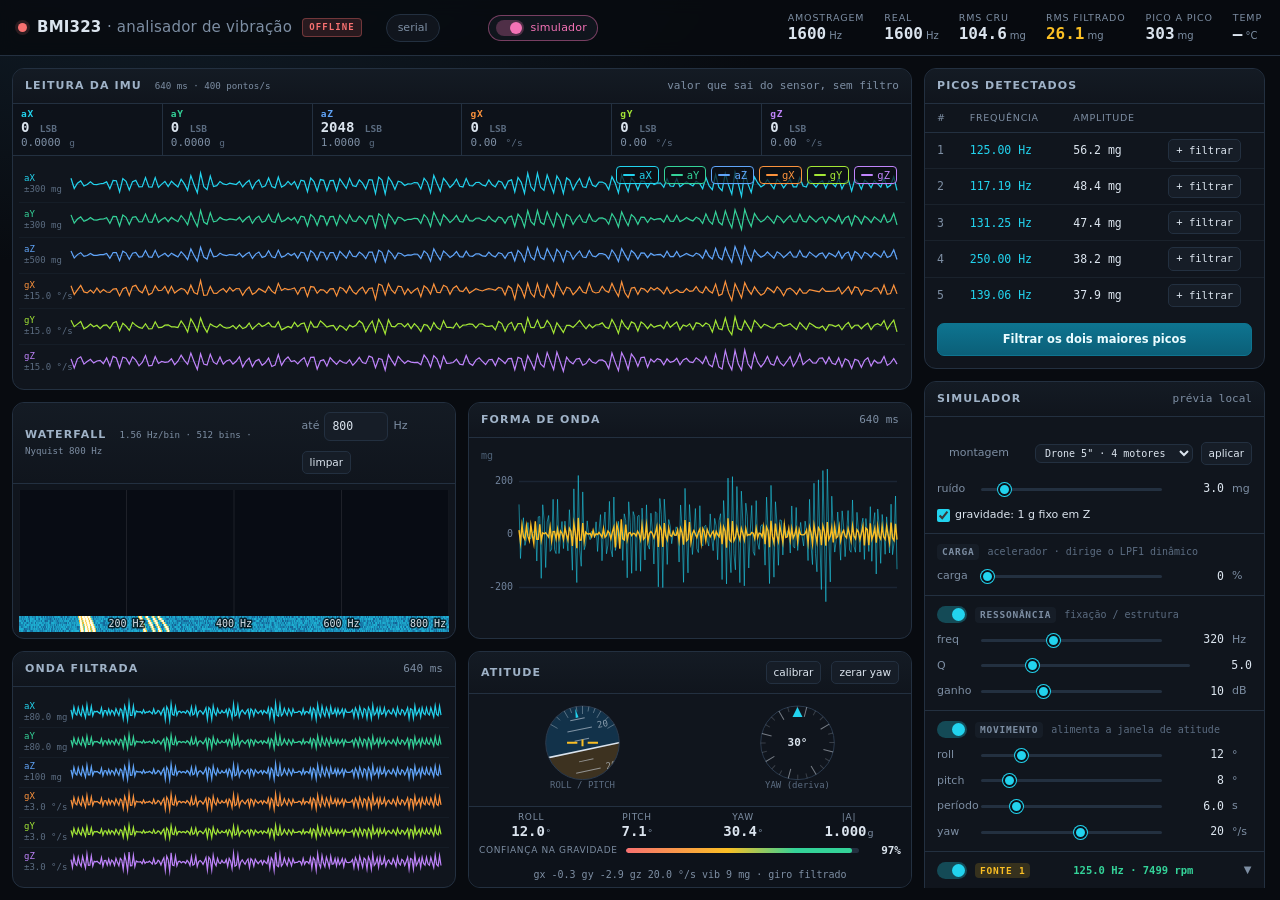
==== commit 63a72569: "Corrige a altura dos gráficos com a barra de log aberta .charts era um grid com três linhas fixas (1" ====
--- a/data/index.html
+++ b/data/index.html
@@ -8,7 +8,7 @@
 <!-- Espectro com um pico dominante, embutido como data URI: sem arquivo extra
      no LittleFS e sem uma segunda requisicao para a placa servir. -->
 <link rel="icon" href="data:image/svg+xml,<svg%20xmlns=%22http://www.w3.org/2000/svg%22%20viewBox=%220%200%2016%2016%22><rect%20width=%2216%22%20height=%2216%22%20rx=%223.5%22%20fill=%22%230d121a%22/><g%20fill=%22%2322d3ee%22><rect%20x=%222.2%22%20y=%229.2%22%20width=%222.1%22%20height=%224.8%22%20rx=%22.7%22/><rect%20x=%225.4%22%20y=%227%22%20width=%222.1%22%20height=%227%22%20rx=%22.7%22/><rect%20x=%2211.7%22%20y=%228%22%20width=%222.1%22%20height=%226%22%20rx=%22.7%22/></g><rect%20x=%228.6%22%20y=%222%22%20width=%222.1%22%20height=%2212%22%20rx=%22.7%22%20fill=%22%23fbbf24%22/></svg>">
-<link rel="stylesheet" href="style.css?v=12">
+<link rel="stylesheet" href="style.css?v=13">
 </head>
 <body>
 
@@ -380,6 +380,6 @@
   </aside>
 </main>
 
-<script src="app.js?v=12"></script>
+<script src="app.js?v=13"></script>
 </body>
 </html>
--- a/data/style.css
+++ b/data/style.css
@@ -75,7 +75,14 @@
   display:grid;grid-template-columns:minmax(0,1fr) 344px;
   gap:12px;padding:12px;
 }
-.charts{display:grid;grid-template-rows:1.35fr 1fr 1fr;gap:12px;min-height:0;min-width:0}
+/* Coluna flexivel, nao grid de linhas fixas: a barra do log entra e sai do
+   topo conforme o usuario abre um log, e com grid-template-rows ela roubaria
+   uma das linhas e esticaria ate ocupar 1.35fr da altura. Com flex ela fica
+   com a altura do proprio conteudo (flex:none) e os graficos dividem o resto
+   na mesma proporcao de antes. */
+.charts{display:flex;flex-direction:column;gap:12px;min-height:0;min-width:0}
+.charts>.panel{flex:1.35 1 0;min-height:0}
+.charts>.row2{flex:1 1 0;min-height:0}
 .row2{display:grid;grid-template-columns:1fr 1fr;gap:12px;min-height:0;min-width:0}
 .side{
   display:flex;flex-direction:column;gap:12px;
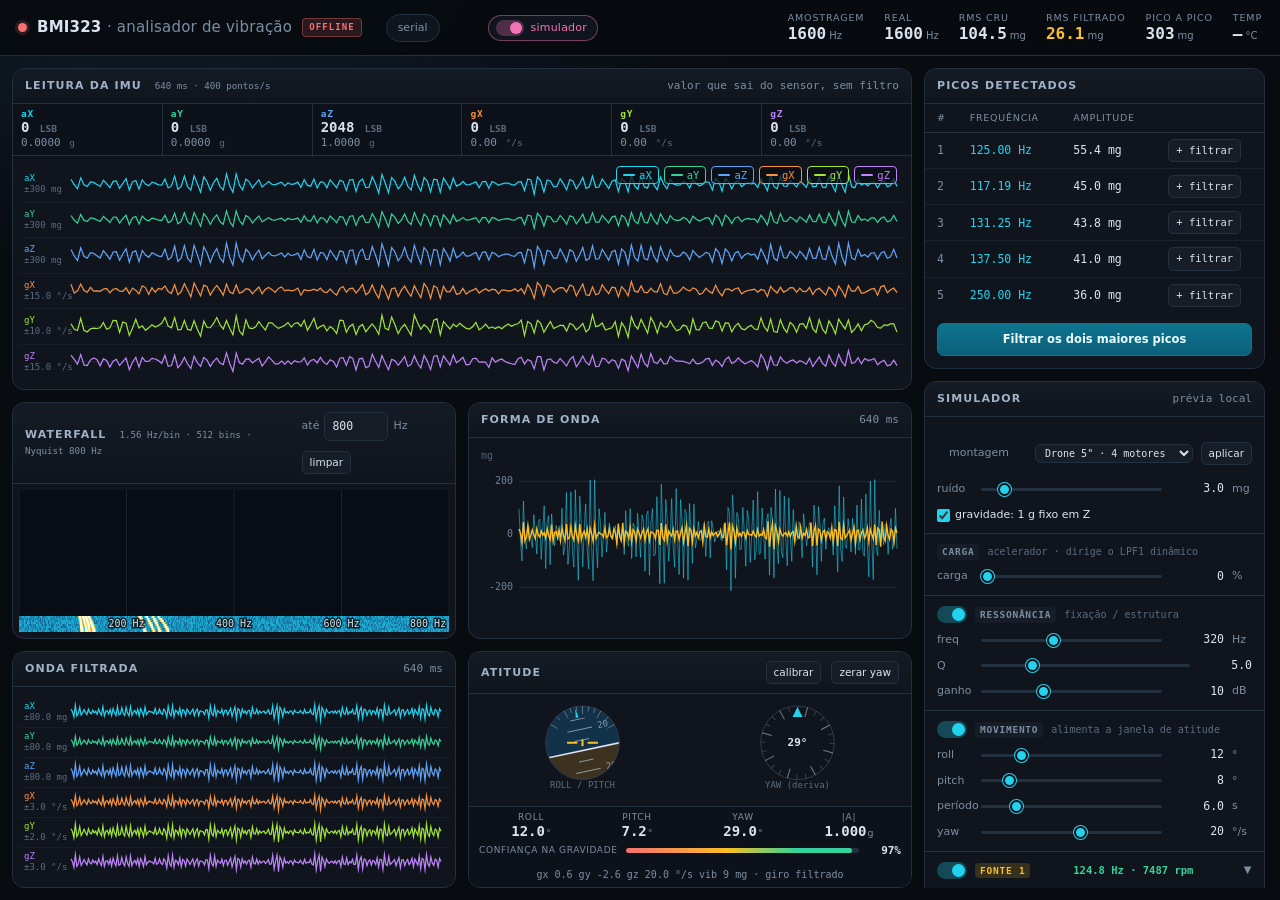
==== commit 9014c47d: "Log grava o fluxo bruto e reproduz como se estivesse ao vivo A versão anterior gravava um resumo (es" ====
--- a/data/index.html
+++ b/data/index.html
@@ -8,7 +8,7 @@
 <!-- Espectro com um pico dominante, embutido como data URI: sem arquivo extra
      no LittleFS e sem uma segunda requisicao para a placa servir. -->
 <link rel="icon" href="data:image/svg+xml,<svg%20xmlns=%22http://www.w3.org/2000/svg%22%20viewBox=%220%200%2016%2016%22><rect%20width=%2216%22%20height=%2216%22%20rx=%223.5%22%20fill=%22%230d121a%22/><g%20fill=%22%2322d3ee%22><rect%20x=%222.2%22%20y=%229.2%22%20width=%222.1%22%20height=%224.8%22%20rx=%22.7%22/><rect%20x=%225.4%22%20y=%227%22%20width=%222.1%22%20height=%227%22%20rx=%22.7%22/><rect%20x=%2211.7%22%20y=%228%22%20width=%222.1%22%20height=%226%22%20rx=%22.7%22/></g><rect%20x=%228.6%22%20y=%222%22%20width=%222.1%22%20height=%2212%22%20rx=%22.7%22%20fill=%22%23fbbf24%22/></svg>">
-<link rel="stylesheet" href="style.css?v=13">
+<link rel="stylesheet" href="style.css?v=14">
 </head>
 <body>
 
@@ -41,12 +41,19 @@
 
     <div class="logbar" id="logbar" hidden>
       <span class="tag alt">LOG</span>
+      <button class="lgplay" id="bt-log-play" title="reproduzir">⏵</button>
       <span class="lgname" id="log-name">—</span>
       <input type="range" id="log-pos" min="0" max="0" step="1" value="0"
              aria-label="instante do log">
       <output class="lgt" id="log-t">—</output>
+      <select class="tsel" id="log-speed" aria-label="velocidade">
+        <option value="0.5">0,5×</option>
+        <option value="1" selected>1×</option>
+        <option value="2">2×</option>
+        <option value="4">4×</option>
+        <option value="10">10×</option>
+      </select>
       <button class="mini" id="bt-log-close">voltar ao vivo</button>
-      <span class="lghint">arraste no gráfico, ou ← →</span>
     </div>
 
     <div class="panel">
@@ -356,21 +363,10 @@
         <button class="btn" id="bt-code">Código C</button>
         <button class="btn" id="bt-save">Salvar na flash</button>
       </div>
-      <div class="ctl logdur">
-        <span class="wide">janela</span>
-        <select class="tsel wide3" id="log-dur">
-          <option value="10">10 s</option>
-          <option value="30" selected>30 s</option>
-          <option value="60">1 min</option>
-          <option value="300">5 min</option>
-          <option value="0">até eu parar</option>
-        </select>
-      </div>
       <div class="btns">
-        <button class="btn" id="bt-log-rec">Iniciar log</button>
-        <button class="btn" id="bt-log-save" disabled>Salvar log</button>
+        <button class="btn" id="bt-log-rec">Gravar log</button>
         <button class="btn" id="bt-log-open">Abrir log</button>
-        <input type="file" id="log-file" accept=".json,application/json" hidden>
+        <input type="file" id="log-file" accept=".bmilog,application/octet-stream" hidden>
       </div>
       <p class="hint" id="log-stat">nenhum log gravado</p>
       <pre id="code-out" hidden></pre>
@@ -380,6 +376,6 @@
   </aside>
 </main>
 
-<script src="app.js?v=13"></script>
+<script src="app.js?v=14"></script>
 </body>
 </html>
--- a/data/style.css
+++ b/data/style.css
@@ -348,10 +348,13 @@
 .logbar input[type=range]{flex:1;accent-color:var(--resp);min-width:80px}
 .logbar .lgt{font:600 12px/1 var(--mono);color:var(--resp);
   font-variant-numeric:tabular-nums;white-space:nowrap}
-.logbar .lghint{font:400 10px/1 var(--mono);color:#5b6c81;white-space:nowrap}
-.ctl.logdur{margin:10px 0 0}
-/* em modo log o grafico de cima e navegavel: o cursor diz isso */
-#cv-raw.scrub{cursor:ew-resize}
+.lgplay{flex:none;width:28px;height:24px;border-radius:6px;cursor:pointer;
+  border:1px solid rgba(244,114,182,.4);background:rgba(244,114,182,.14);
+  color:var(--resp);font-size:12px;line-height:1}
+.lgplay:hover{background:rgba(244,114,182,.24)}
+.lgplay:focus-visible{outline:1px solid var(--raw);outline-offset:2px}
+.logbar select{flex:none}
+#bt-log-rec.rec{color:var(--bad);border-color:rgba(248,113,113,.45)}
 #bt-log-rec.rec{color:var(--bad);border-color:rgba(248,113,113,.45)}
 
 /* abas: quem manda nos filtros - a lista de oscilacoes ou a mao do usuario.
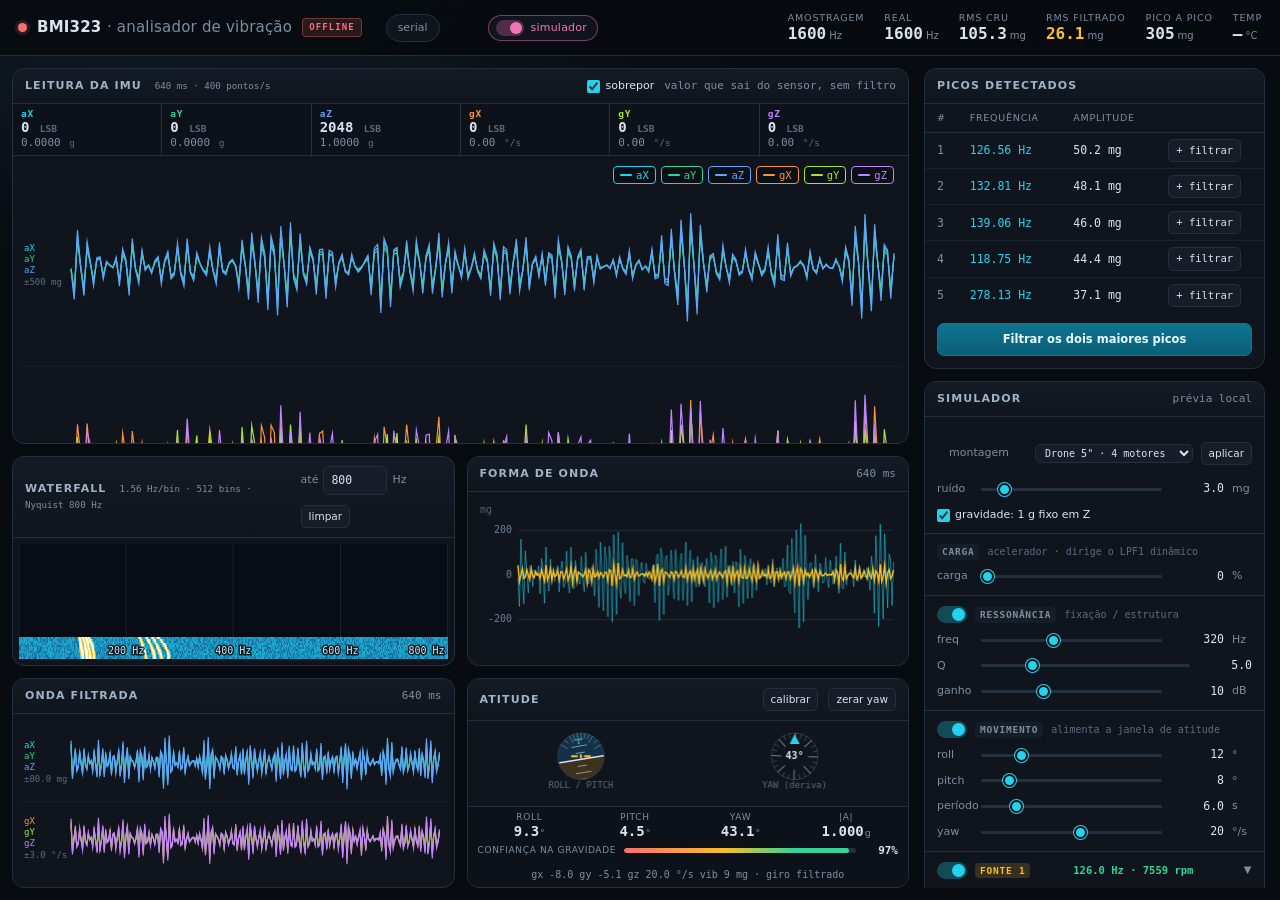
==== commit 777ea2e9: "Leitura da IMU 3x mais alta e com ondas sobrepostas Três faixas empilhadas em ~150 px davam 50 px po" ====
--- a/data/index.html
+++ b/data/index.html
@@ -8,7 +8,7 @@
 <!-- Espectro com um pico dominante, embutido como data URI: sem arquivo extra
      no LittleFS e sem uma segunda requisicao para a placa servir. -->
 <link rel="icon" href="data:image/svg+xml,<svg%20xmlns=%22http://www.w3.org/2000/svg%22%20viewBox=%220%200%2016%2016%22><rect%20width=%2216%22%20height=%2216%22%20rx=%223.5%22%20fill=%22%230d121a%22/><g%20fill=%22%2322d3ee%22><rect%20x=%222.2%22%20y=%229.2%22%20width=%222.1%22%20height=%224.8%22%20rx=%22.7%22/><rect%20x=%225.4%22%20y=%227%22%20width=%222.1%22%20height=%227%22%20rx=%22.7%22/><rect%20x=%2211.7%22%20y=%228%22%20width=%222.1%22%20height=%226%22%20rx=%22.7%22/></g><rect%20x=%228.6%22%20y=%222%22%20width=%222.1%22%20height=%2212%22%20rx=%22.7%22%20fill=%22%23fbbf24%22/></svg>">
-<link rel="stylesheet" href="style.css?v=14">
+<link rel="stylesheet" href="style.css?v=16">
 </head>
 <body>
 
@@ -59,7 +59,10 @@
     <div class="panel">
       <div class="panel-head">
         <h2 id="raw-title">Leitura da IMU <small id="raw-span"></small></h2>
-        <div class="tools"><span class="hint" id="raw-hint">valor que sai do sensor, sem filtro</span></div>
+        <div class="tools">
+          <label class="chk"><input type="checkbox" id="ck-overlay" checked><span>sobrepor</span></label>
+          <span class="hint" id="raw-hint">valor que sai do sensor, sem filtro</span>
+        </div>
       </div>
       <div class="axes" id="axes-row"></div>
       <div class="canvas-wrap"><canvas id="cv-raw"></canvas>
@@ -376,6 +379,6 @@
   </aside>
 </main>
 
-<script src="app.js?v=14"></script>
+<script src="app.js?v=16"></script>
 </body>
 </html>
--- a/data/style.css
+++ b/data/style.css
@@ -80,19 +80,26 @@
    uma das linhas e esticaria ate ocupar 1.35fr da altura. Com flex ela fica
    com a altura do proprio conteudo (flex:none) e os graficos dividem o resto
    na mesma proporcao de antes. */
-.charts{display:flex;flex-direction:column;gap:12px;min-height:0;min-width:0}
-.charts>.panel{flex:1.35 1 0;min-height:0}
-.charts>.row2{flex:1 1 0;min-height:0}
+.charts{display:flex;flex-direction:column;gap:12px;min-height:0;min-width:0;
+  overflow-y:auto;overscroll-behavior:contain;padding-right:3px}
+/* A leitura crua e o painel onde se olha a forma do sinal amostra a amostra.
+   Com tres faixas empilhadas dentro de ~150 px sobravam 50 px por faixa e
+   tudo virava linha reta. Aqui ela vale o triplo, e a coluna rola quando o
+   conjunto nao couber na tela - antes ela era so uma divisao da altura fixa. */
+.charts>.panel{flex:3 1 auto;min-height:0}
+.charts>.panel .canvas-wrap{min-height:420px}
+.charts>.row2{flex:1 1 auto;min-height:210px}
 .row2{display:grid;grid-template-columns:1fr 1fr;gap:12px;min-height:0;min-width:0}
 .side{
   display:flex;flex-direction:column;gap:12px;
   min-height:0;overflow-y:auto;overscroll-behavior:contain;padding-right:3px;
 }
 .side>.panel{flex:none}
-.side::-webkit-scrollbar{width:9px}
-.side::-webkit-scrollbar-track{background:transparent}
-.side::-webkit-scrollbar-thumb{background:#243141;border-radius:5px;border:2px solid var(--bg)}
-.side::-webkit-scrollbar-thumb:hover{background:#31435a}
+.charts::-webkit-scrollbar,.side::-webkit-scrollbar{width:9px}
+.charts::-webkit-scrollbar-track,.side::-webkit-scrollbar-track{background:transparent}
+.charts::-webkit-scrollbar-thumb,.side::-webkit-scrollbar-thumb{background:#243141;
+  border-radius:5px;border:2px solid var(--bg)}
+.charts::-webkit-scrollbar-thumb:hover,.side::-webkit-scrollbar-thumb:hover{background:#31435a}
 
 /* telas largas: a barra lateral vira duas colunas, o que corta a rolagem
    pela metade (nao elimina: o conteudo somado passa de 1600px) */
@@ -177,6 +184,7 @@
 #p-att{overflow-y:auto}
 @media(max-width:980px){
   .canvas-wrap{flex:none;height:200px}
+  .charts>.panel .canvas-wrap{height:360px}
 }
 canvas{width:100%;height:100%;display:block}
 .legend{position:absolute;top:10px;right:14px;display:flex;gap:5px;flex-wrap:wrap;
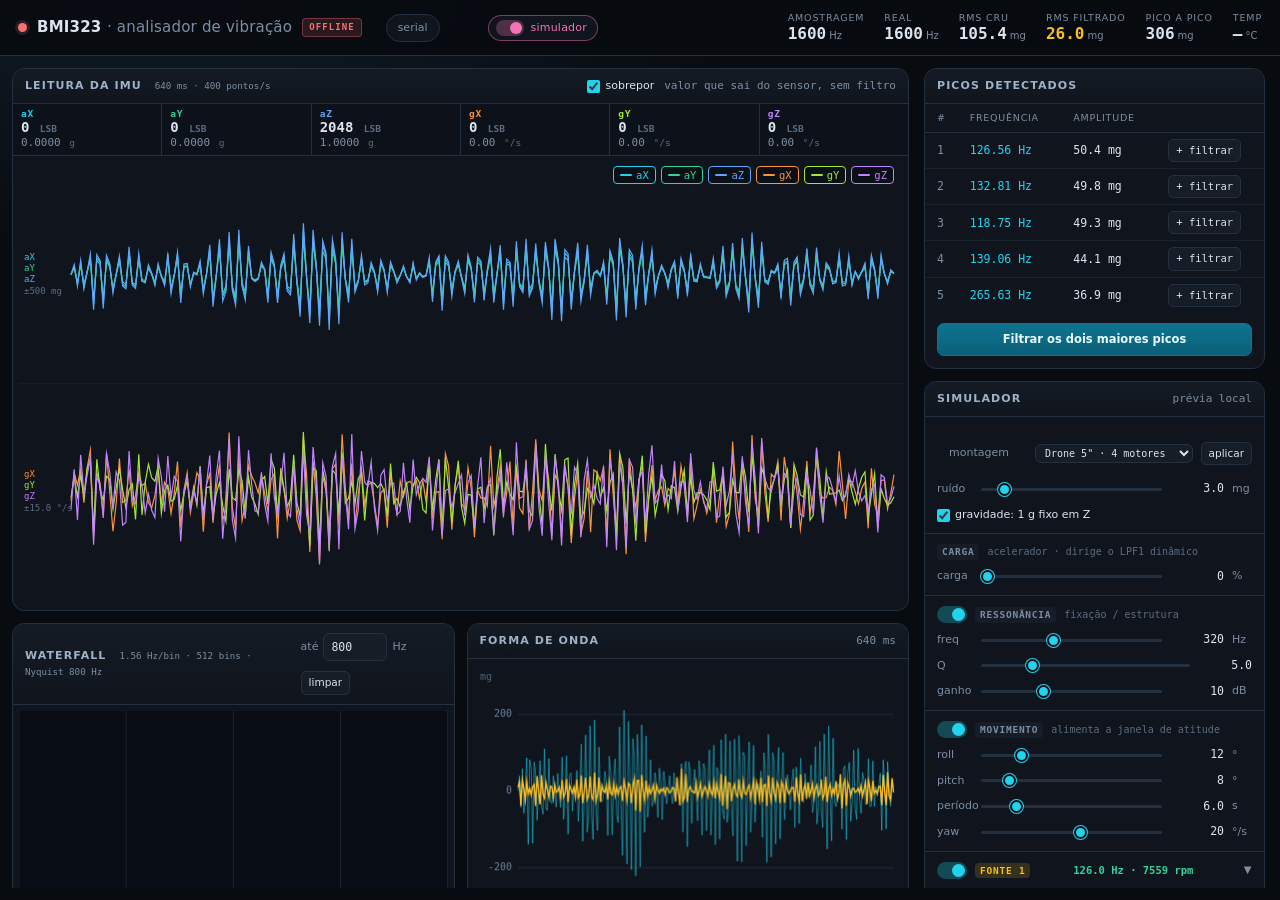
==== commit c10c7d2c: "Corrige o canvas da leitura sumindo depois de crescer Com flex-shrink 1 e min-height 0, o painel de " ====
--- a/data/index.html
+++ b/data/index.html
@@ -8,7 +8,7 @@
 <!-- Espectro com um pico dominante, embutido como data URI: sem arquivo extra
      no LittleFS e sem uma segunda requisicao para a placa servir. -->
 <link rel="icon" href="data:image/svg+xml,<svg%20xmlns=%22http://www.w3.org/2000/svg%22%20viewBox=%220%200%2016%2016%22><rect%20width=%2216%22%20height=%2216%22%20rx=%223.5%22%20fill=%22%230d121a%22/><g%20fill=%22%2322d3ee%22><rect%20x=%222.2%22%20y=%229.2%22%20width=%222.1%22%20height=%224.8%22%20rx=%22.7%22/><rect%20x=%225.4%22%20y=%227%22%20width=%222.1%22%20height=%227%22%20rx=%22.7%22/><rect%20x=%2211.7%22%20y=%228%22%20width=%222.1%22%20height=%226%22%20rx=%22.7%22/></g><rect%20x=%228.6%22%20y=%222%22%20width=%222.1%22%20height=%2212%22%20rx=%22.7%22%20fill=%22%23fbbf24%22/></svg>">
-<link rel="stylesheet" href="style.css?v=16">
+<link rel="stylesheet" href="style.css?v=17">
 </head>
 <body>
 
@@ -379,6 +379,6 @@
   </aside>
 </main>
 
-<script src="app.js?v=16"></script>
+<script src="app.js?v=17"></script>
 </body>
 </html>
--- a/data/style.css
+++ b/data/style.css
@@ -86,9 +86,13 @@
    Com tres faixas empilhadas dentro de ~150 px sobravam 50 px por faixa e
    tudo virava linha reta. Aqui ela vale o triplo, e a coluna rola quando o
    conjunto nao couber na tela - antes ela era so uma divisao da altura fixa. */
-.charts>.panel{flex:3 1 auto;min-height:0}
-.charts>.panel .canvas-wrap{min-height:420px}
-.charts>.row2{flex:1 1 auto;min-height:210px}
+/* flex-shrink 0 nos tres: com shrink 1 e min-height 0, o painel de cima era o
+   unico que podia encolher e absorvia toda a falta de espaco - o .panel tem
+   overflow:hidden, entao o canvas simplesmente sumia cortado. Com shrink 0 os
+   tamanhos sao respeitados e a coluna rola, que era a intencao. */
+.charts>.panel{flex:3 0 auto}
+.charts>.panel .canvas-wrap{flex:1 0 auto;min-height:420px}
+.charts>.row2{flex:1 0 auto;min-height:210px}
 .row2{display:grid;grid-template-columns:1fr 1fr;gap:12px;min-height:0;min-width:0}
 .side{
   display:flex;flex-direction:column;gap:12px;
@@ -184,7 +188,8 @@
 #p-att{overflow-y:auto}
 @media(max-width:980px){
   .canvas-wrap{flex:none;height:200px}
-  .charts>.panel .canvas-wrap{height:360px}
+  /* min-height tambem, senao o 420px da regra de cima continua vencendo */
+  .charts>.panel .canvas-wrap{height:360px;min-height:360px}
 }
 canvas{width:100%;height:100%;display:block}
 .legend{position:absolute;top:10px;right:14px;display:flex;gap:5px;flex-wrap:wrap;
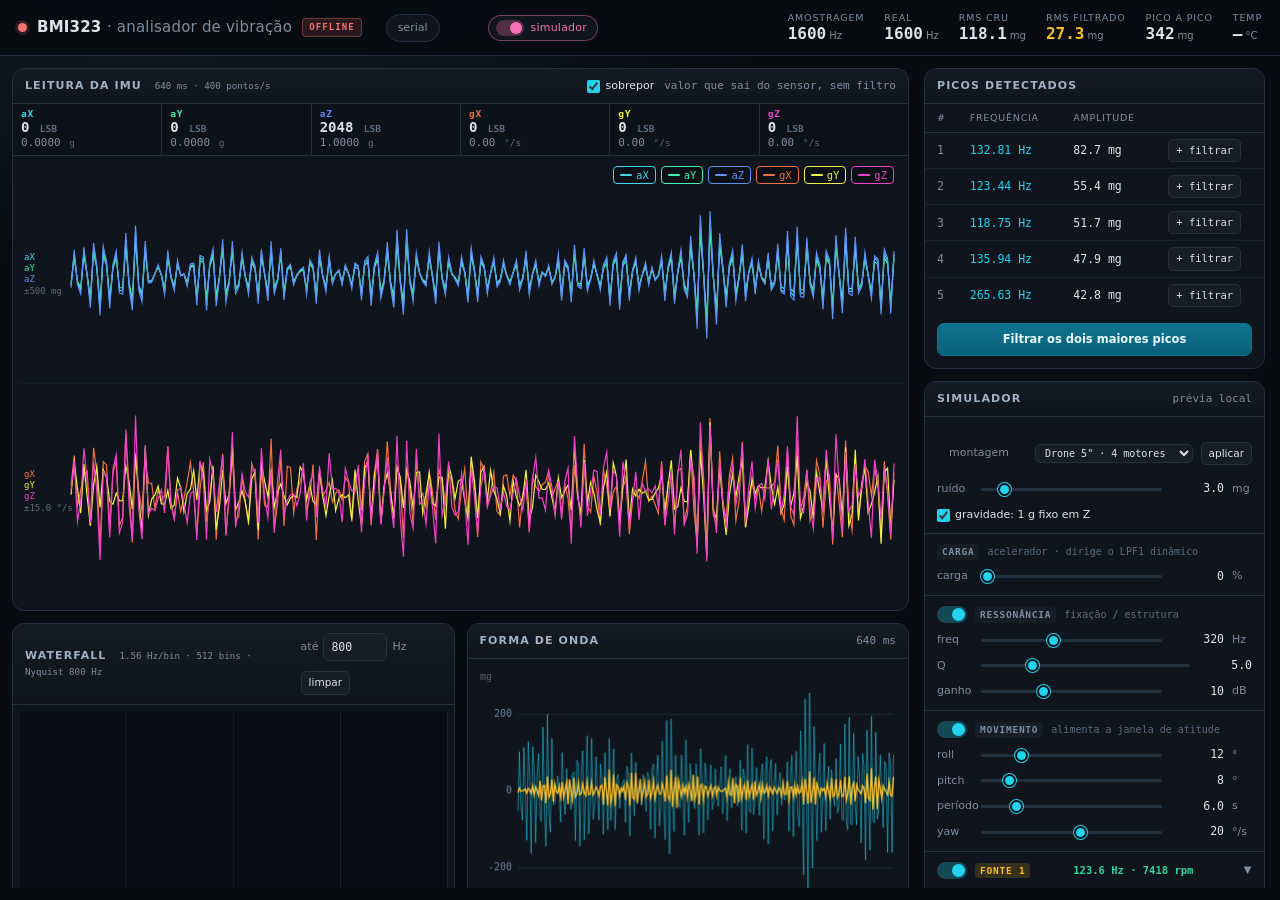
==== commit abef4c19: "Paleta dos 6 eixos otimizada para separação perceptual Com as ondas sobrepostas a cor passou a ser a" ====
--- a/data/index.html
+++ b/data/index.html
@@ -8,7 +8,7 @@
 <!-- Espectro com um pico dominante, embutido como data URI: sem arquivo extra
      no LittleFS e sem uma segunda requisicao para a placa servir. -->
 <link rel="icon" href="data:image/svg+xml,<svg%20xmlns=%22http://www.w3.org/2000/svg%22%20viewBox=%220%200%2016%2016%22><rect%20width=%2216%22%20height=%2216%22%20rx=%223.5%22%20fill=%22%230d121a%22/><g%20fill=%22%2322d3ee%22><rect%20x=%222.2%22%20y=%229.2%22%20width=%222.1%22%20height=%224.8%22%20rx=%22.7%22/><rect%20x=%225.4%22%20y=%227%22%20width=%222.1%22%20height=%227%22%20rx=%22.7%22/><rect%20x=%2211.7%22%20y=%228%22%20width=%222.1%22%20height=%226%22%20rx=%22.7%22/></g><rect%20x=%228.6%22%20y=%222%22%20width=%222.1%22%20height=%2212%22%20rx=%22.7%22%20fill=%22%23fbbf24%22/></svg>">
-<link rel="stylesheet" href="style.css?v=17">
+<link rel="stylesheet" href="style.css?v=18">
 </head>
 <body>
 
@@ -379,6 +379,6 @@
   </aside>
 </main>
 
-<script src="app.js?v=17"></script>
+<script src="app.js?v=18"></script>
 </body>
 </html>
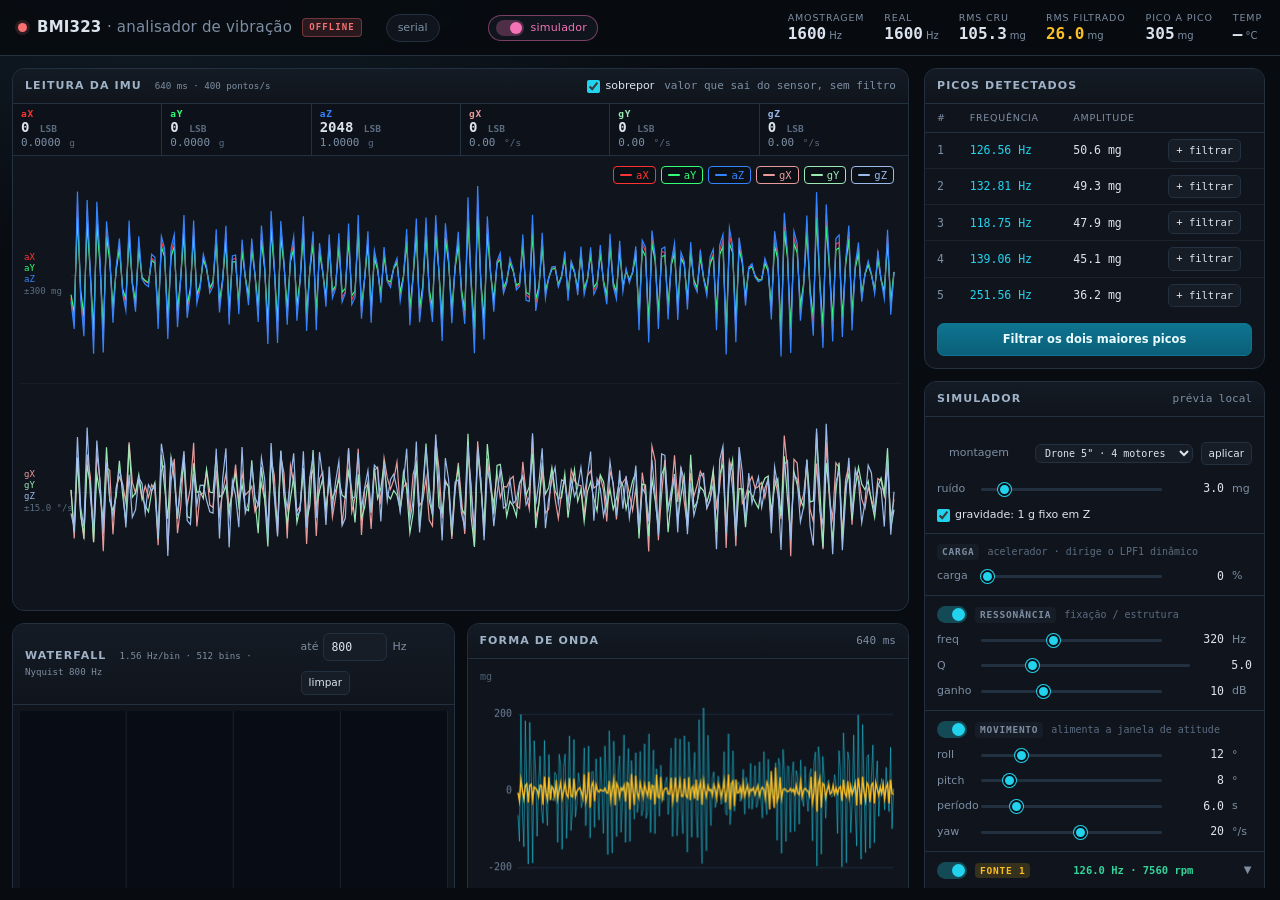
==== commit 6ef98652: "Eixos em vermelho, verde e azul X vermelho, Y verde, Z azul: a convenção de eixos que se lê sem lege" ====
--- a/data/index.html
+++ b/data/index.html
@@ -8,7 +8,7 @@
 <!-- Espectro com um pico dominante, embutido como data URI: sem arquivo extra
      no LittleFS e sem uma segunda requisicao para a placa servir. -->
 <link rel="icon" href="data:image/svg+xml,<svg%20xmlns=%22http://www.w3.org/2000/svg%22%20viewBox=%220%200%2016%2016%22><rect%20width=%2216%22%20height=%2216%22%20rx=%223.5%22%20fill=%22%230d121a%22/><g%20fill=%22%2322d3ee%22><rect%20x=%222.2%22%20y=%229.2%22%20width=%222.1%22%20height=%224.8%22%20rx=%22.7%22/><rect%20x=%225.4%22%20y=%227%22%20width=%222.1%22%20height=%227%22%20rx=%22.7%22/><rect%20x=%2211.7%22%20y=%228%22%20width=%222.1%22%20height=%226%22%20rx=%22.7%22/></g><rect%20x=%228.6%22%20y=%222%22%20width=%222.1%22%20height=%2212%22%20rx=%22.7%22%20fill=%22%23fbbf24%22/></svg>">
-<link rel="stylesheet" href="style.css?v=18">
+<link rel="stylesheet" href="style.css?v=19">
 </head>
 <body>
 
@@ -379,6 +379,6 @@
   </aside>
 </main>
 
-<script src="app.js?v=18"></script>
+<script src="app.js?v=19"></script>
 </body>
 </html>
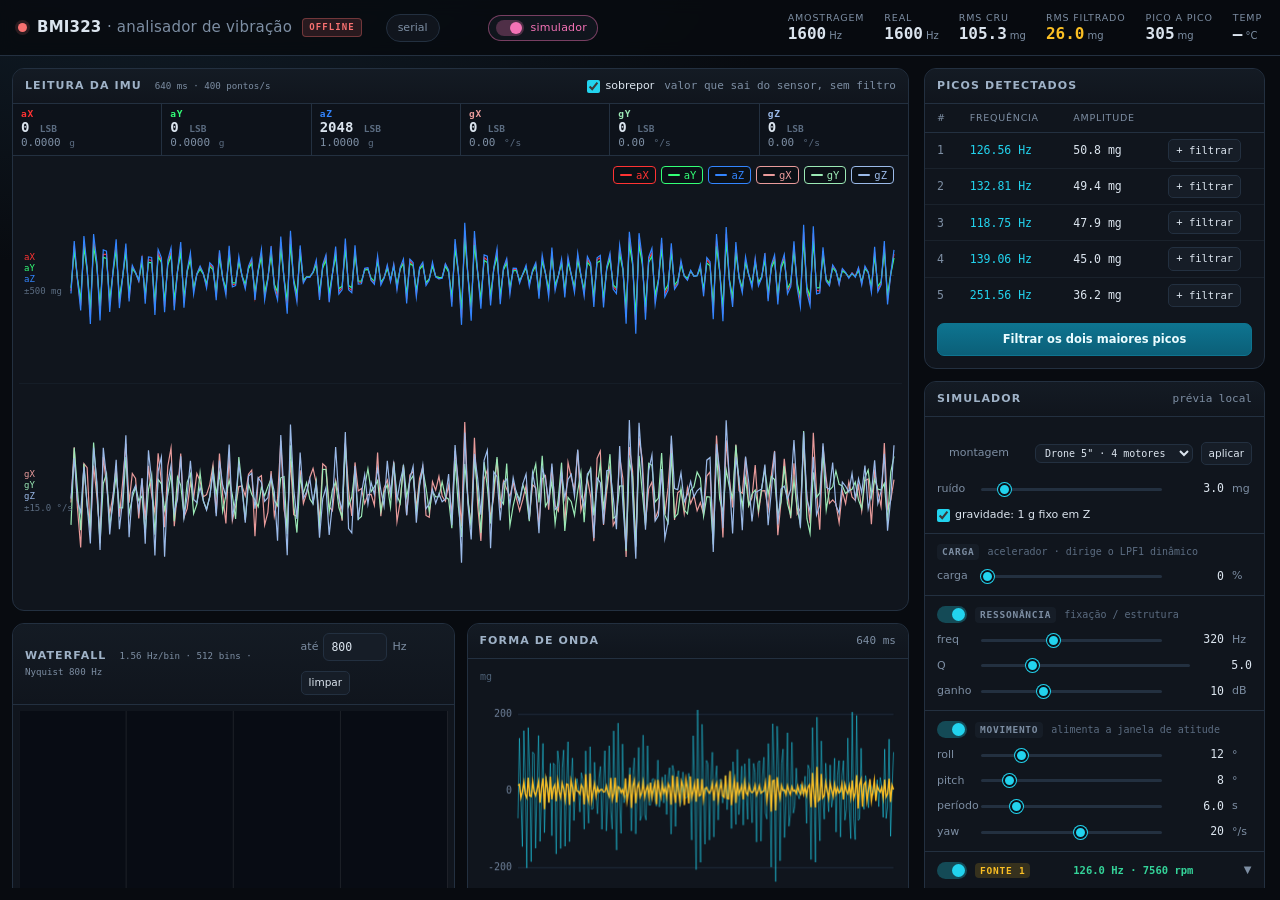
==== commit d2cd68cc: "Guia de ajuste dos filtros Documenta os sete estágios um por um: o que cada um faz no sinal, quando " ====
--- a/data/index.html
+++ b/data/index.html
@@ -8,7 +8,7 @@
 <!-- Espectro com um pico dominante, embutido como data URI: sem arquivo extra
      no LittleFS e sem uma segunda requisicao para a placa servir. -->
 <link rel="icon" href="data:image/svg+xml,<svg%20xmlns=%22http://www.w3.org/2000/svg%22%20viewBox=%220%200%2016%2016%22><rect%20width=%2216%22%20height=%2216%22%20rx=%223.5%22%20fill=%22%230d121a%22/><g%20fill=%22%2322d3ee%22><rect%20x=%222.2%22%20y=%229.2%22%20width=%222.1%22%20height=%224.8%22%20rx=%22.7%22/><rect%20x=%225.4%22%20y=%227%22%20width=%222.1%22%20height=%227%22%20rx=%22.7%22/><rect%20x=%2211.7%22%20y=%228%22%20width=%222.1%22%20height=%226%22%20rx=%22.7%22/></g><rect%20x=%228.6%22%20y=%222%22%20width=%222.1%22%20height=%2212%22%20rx=%22.7%22%20fill=%22%23fbbf24%22/></svg>">
-<link rel="stylesheet" href="style.css?v=19">
+<link rel="stylesheet" href="style.css?v=21">
 </head>
 <body>
 
@@ -188,7 +188,12 @@
 
     <div class="panel" id="p-filters">
       <div class="panel-head"><h2>Filtros <small>cadeia Betaflight</small></h2>
-        <div class="tools"><button class="mini" id="bt-clear-filters">zerar</button></div>
+        <div class="tools">
+          <a class="mini" target="_blank" rel="noopener"
+             href="https://engenharia10.github.io/bmi323-vibration-analyzer/guia-filtros.html"
+             title="como ajustar cada estágio, com as curvas de resposta (abre na internet)">guia</a>
+          <button class="mini" id="bt-clear-filters">zerar</button>
+        </div>
       </div>
 
       <div class="fgroup" id="g-targets">
@@ -379,6 +384,6 @@
   </aside>
 </main>
 
-<script src="app.js?v=19"></script>
+<script src="app.js?v=21"></script>
 </body>
 </html>
--- a/data/style.css
+++ b/data/style.css
@@ -419,6 +419,9 @@
 button:hover,.btn:hover{border-color:#3a4c62;background:#1b2430}
 button:active{transform:translateY(1px)}
 .mini{padding:3px 7px;font-size:10.5px;border-radius:5px}
+/* o guia e um link, nao um botao, mas na barra de ferramentas os dois
+   precisam ser a mesma coisa aos olhos */
+a.mini{text-decoration:none;display:inline-block;line-height:1.45}
 .wide{display:block;width:calc(100% - 24px);margin:10px 12px 12px}
 .primary{background:linear-gradient(#0e7490,#0b5f78);border-color:#0e7490;color:#eafcff;font-weight:600}
 .primary:hover{background:linear-gradient(#0f8bad,#0b6d8a);border-color:#22d3ee}
